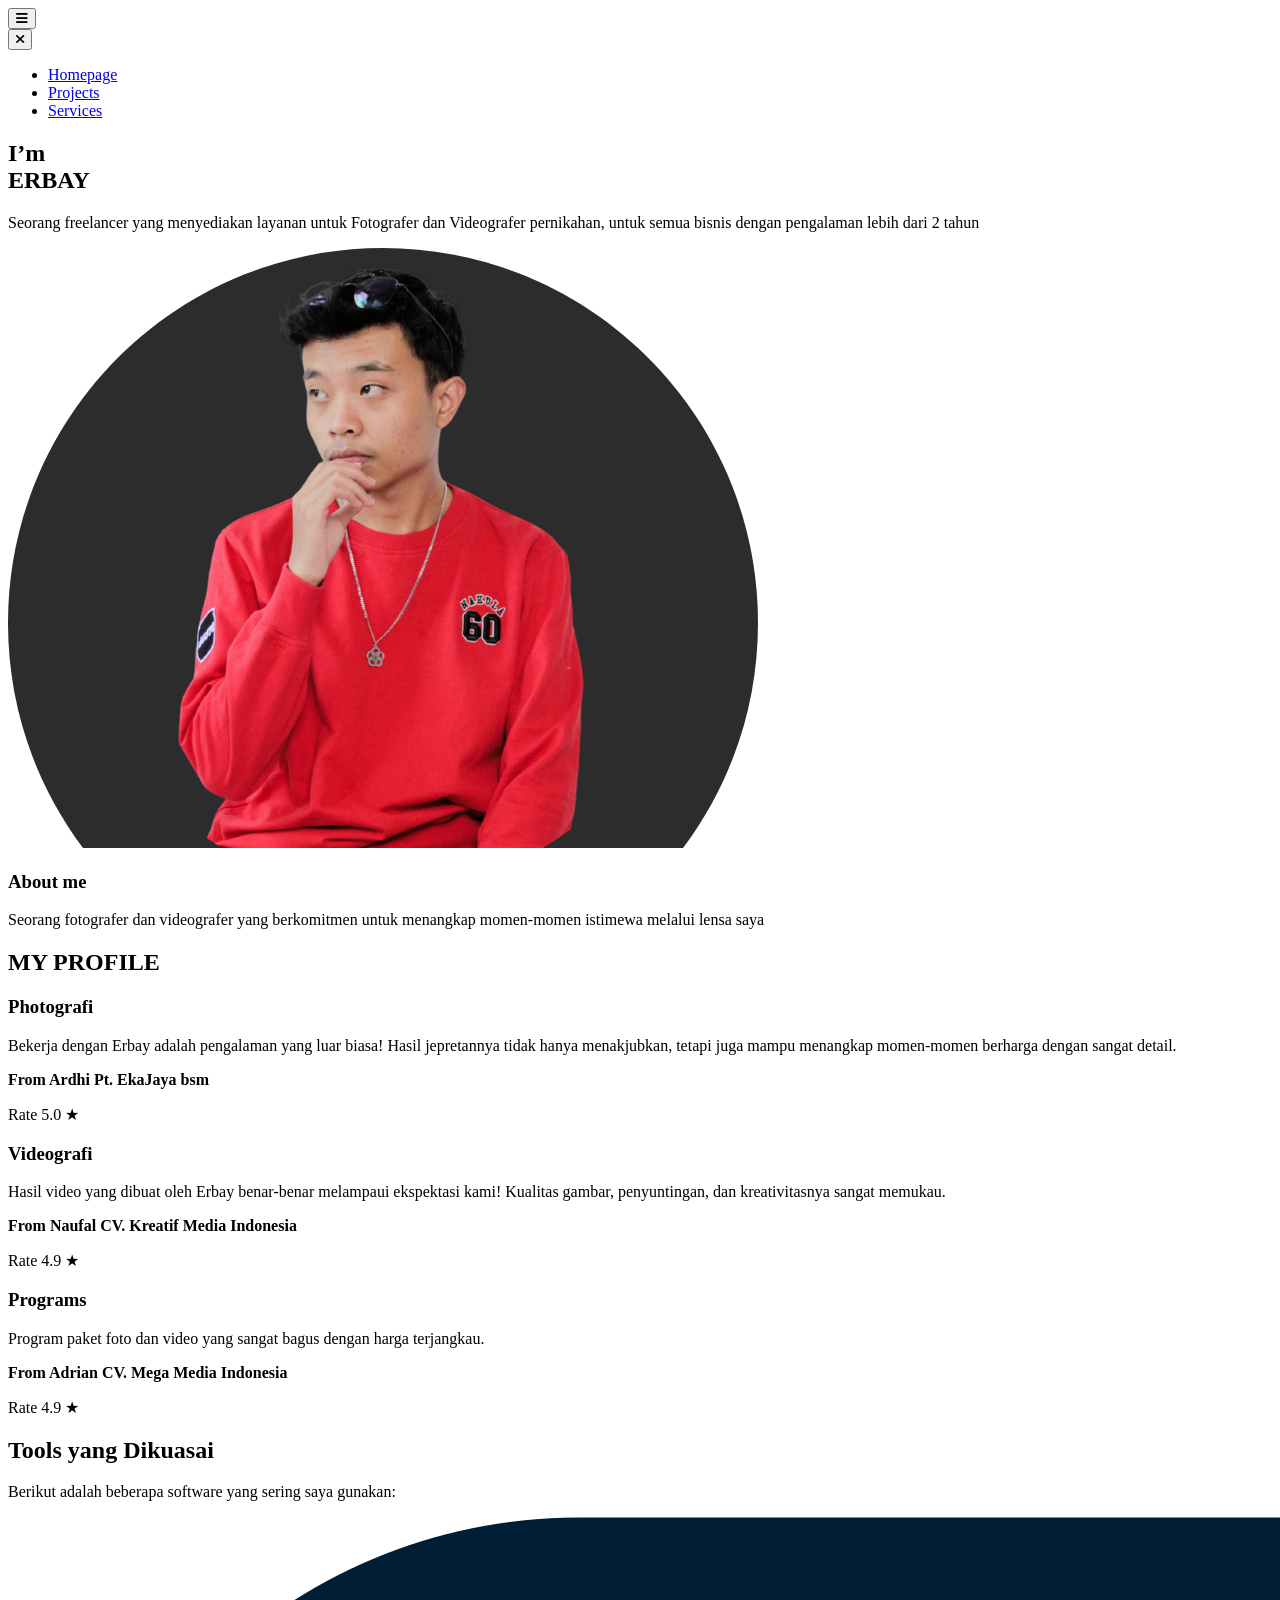
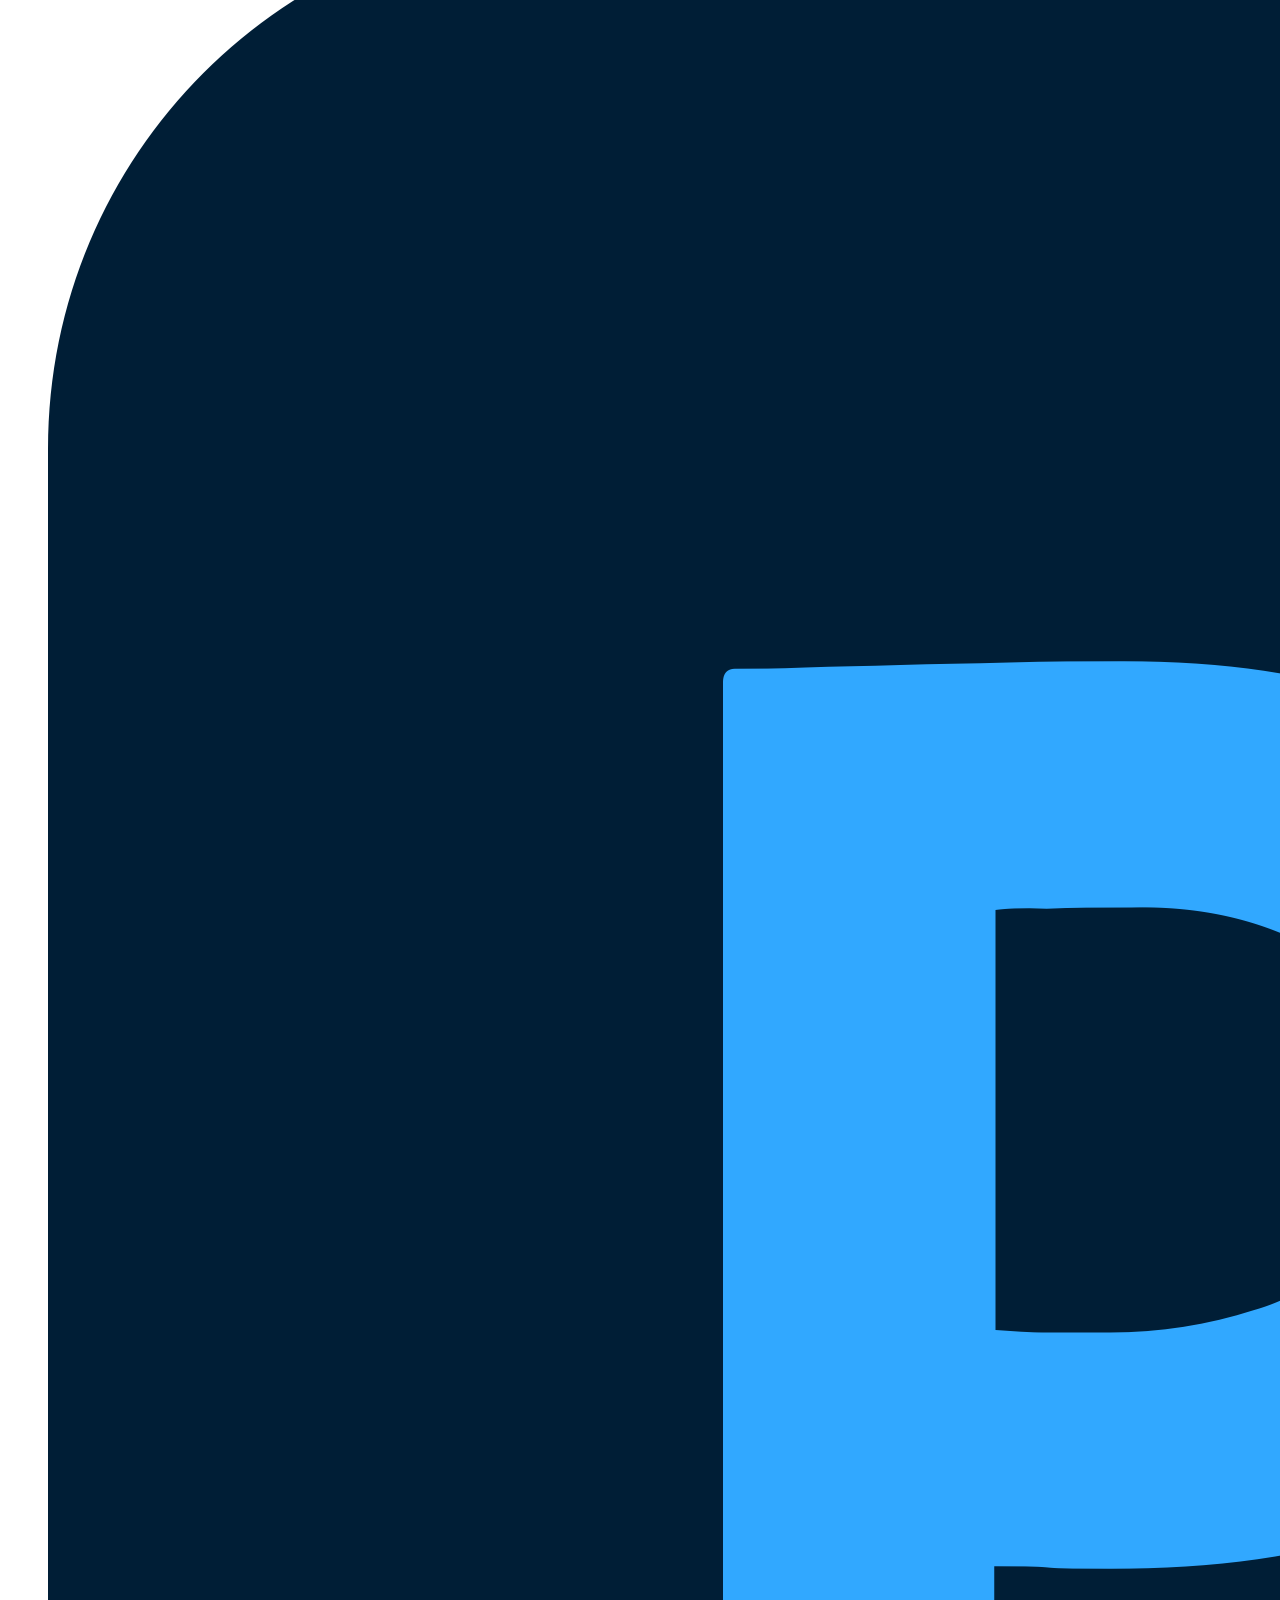
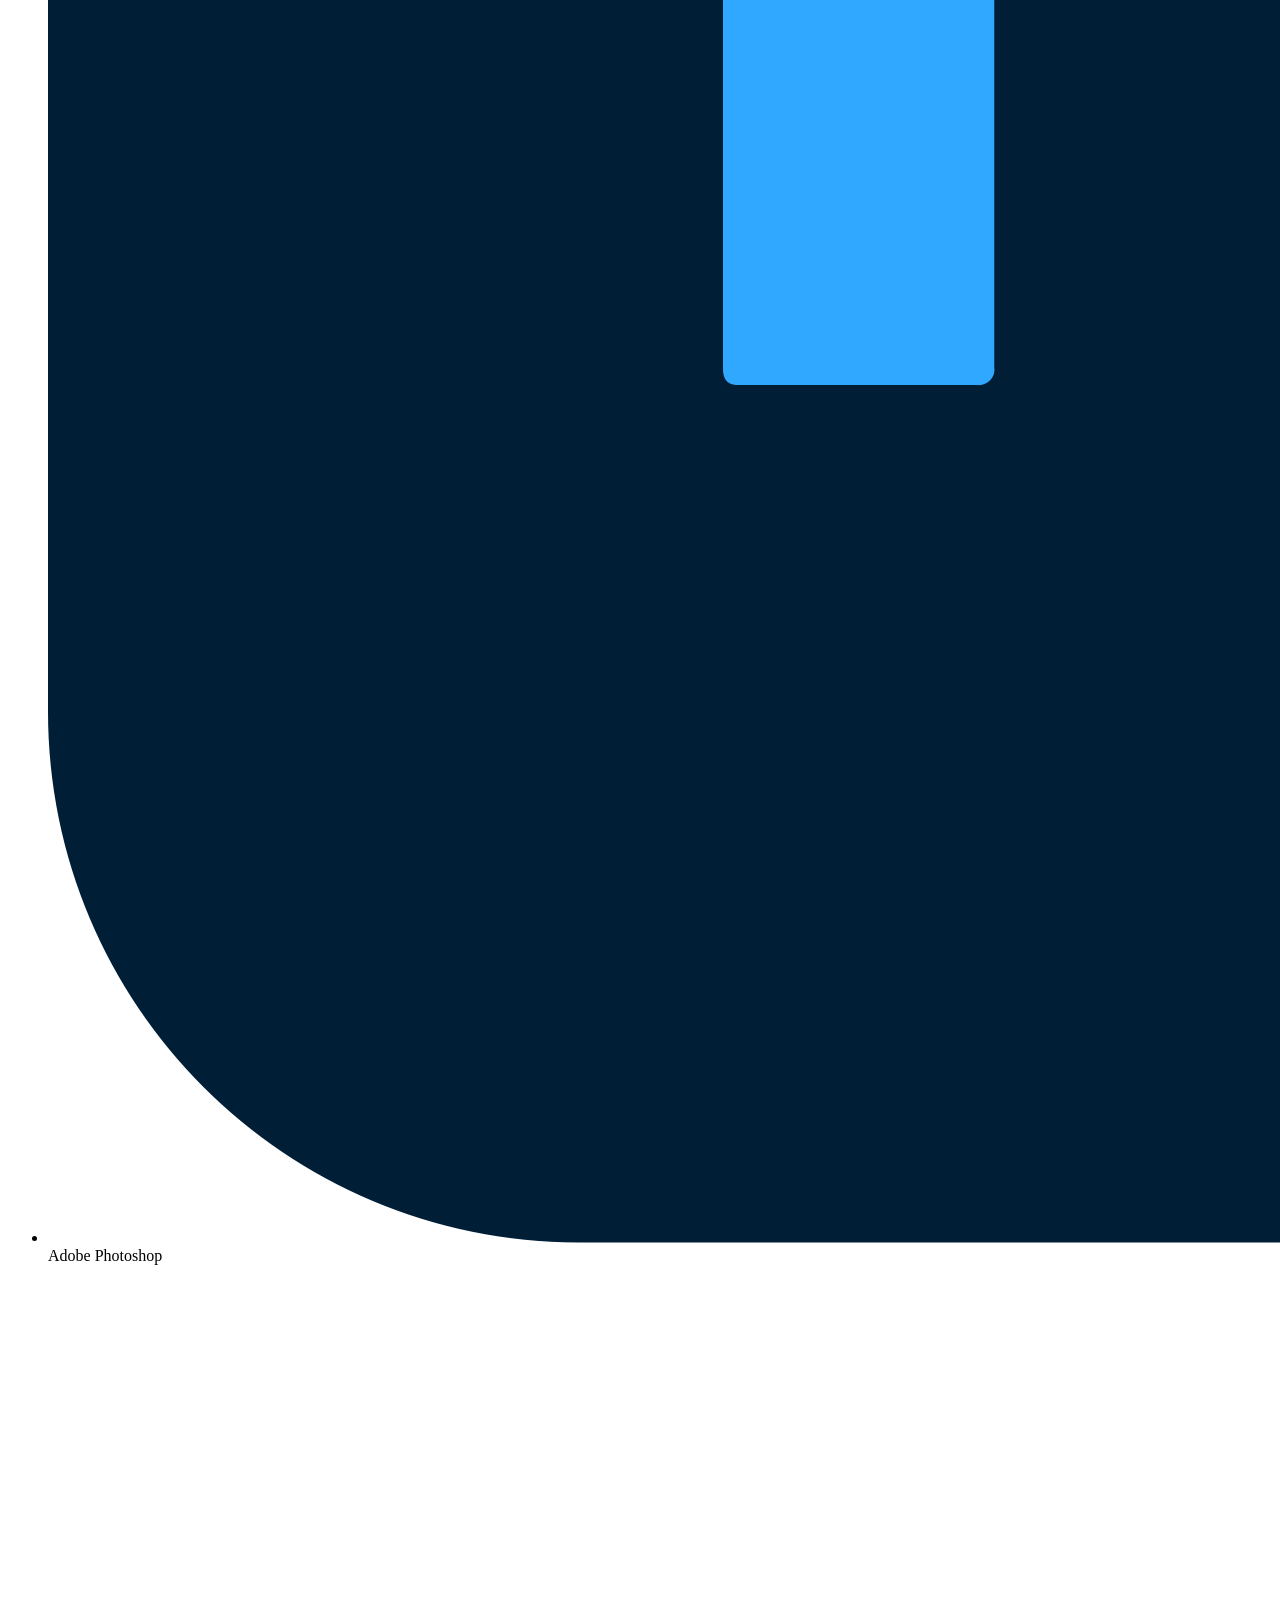
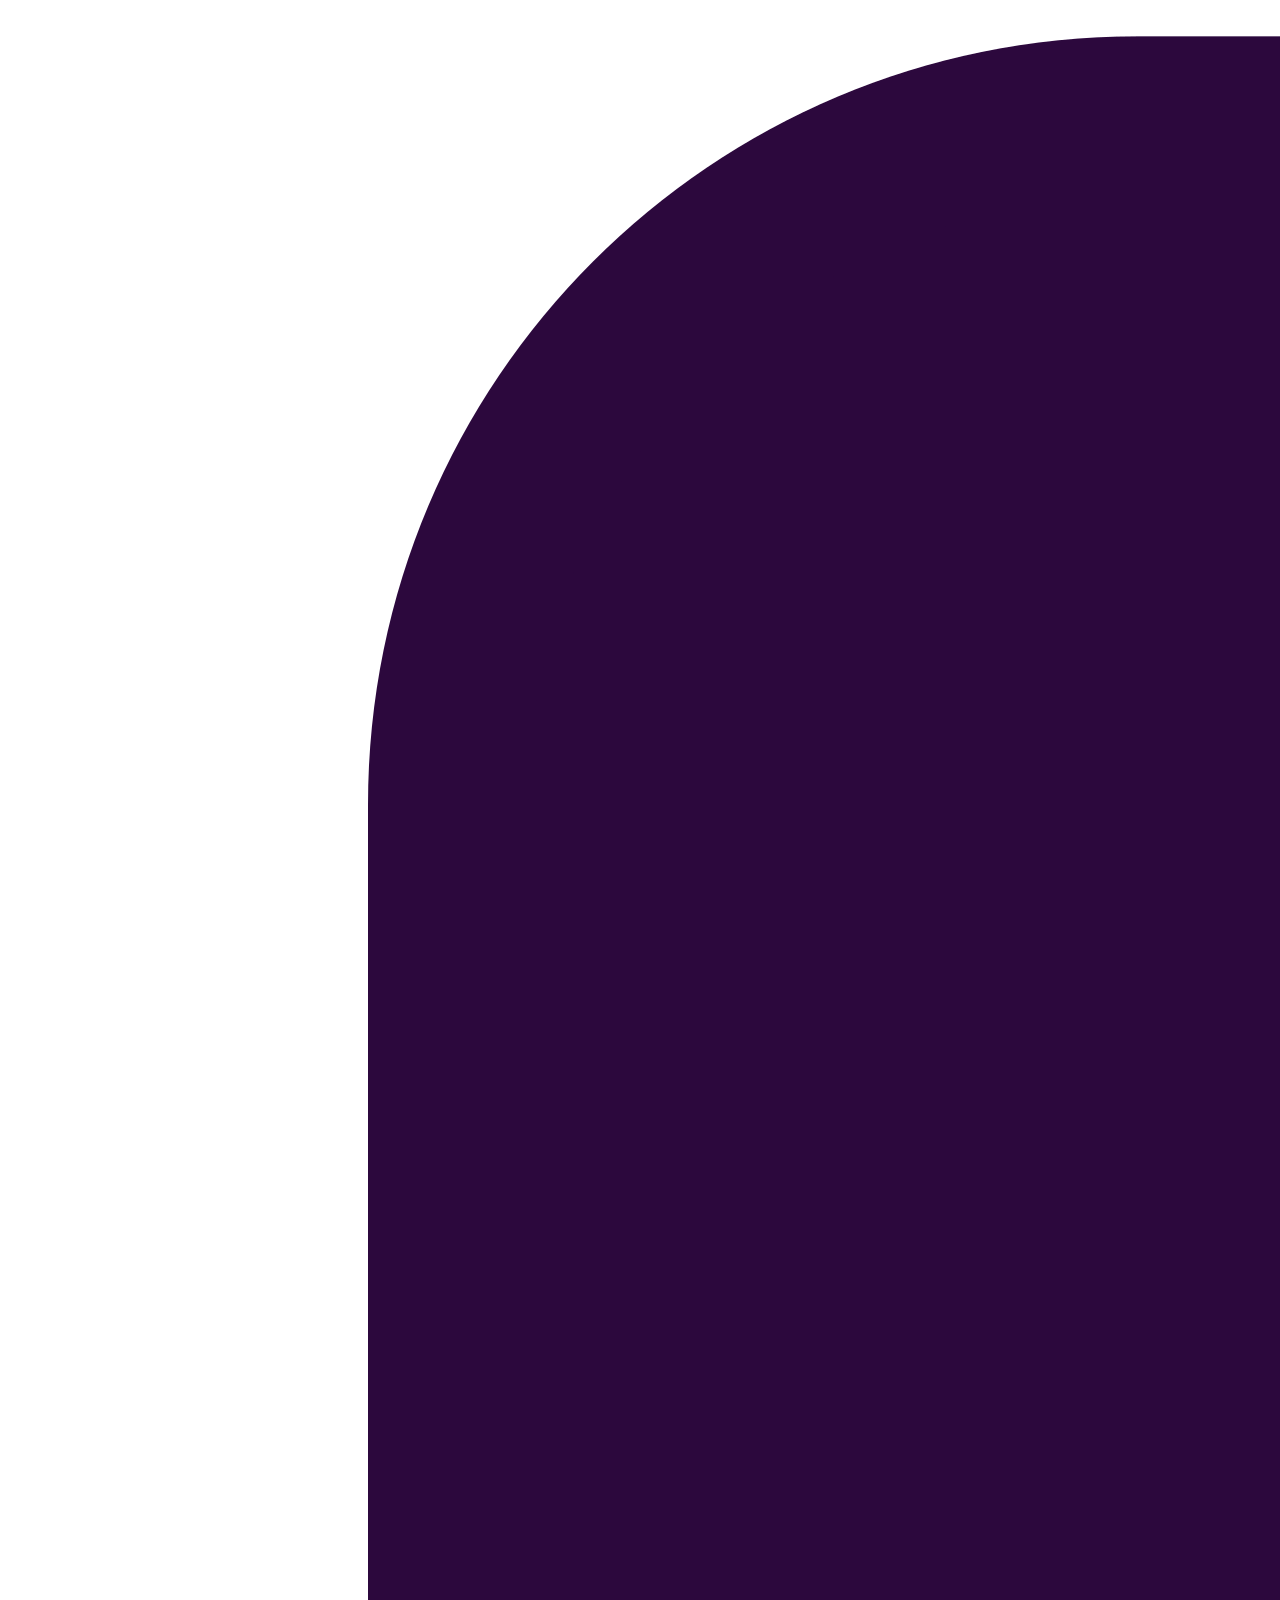
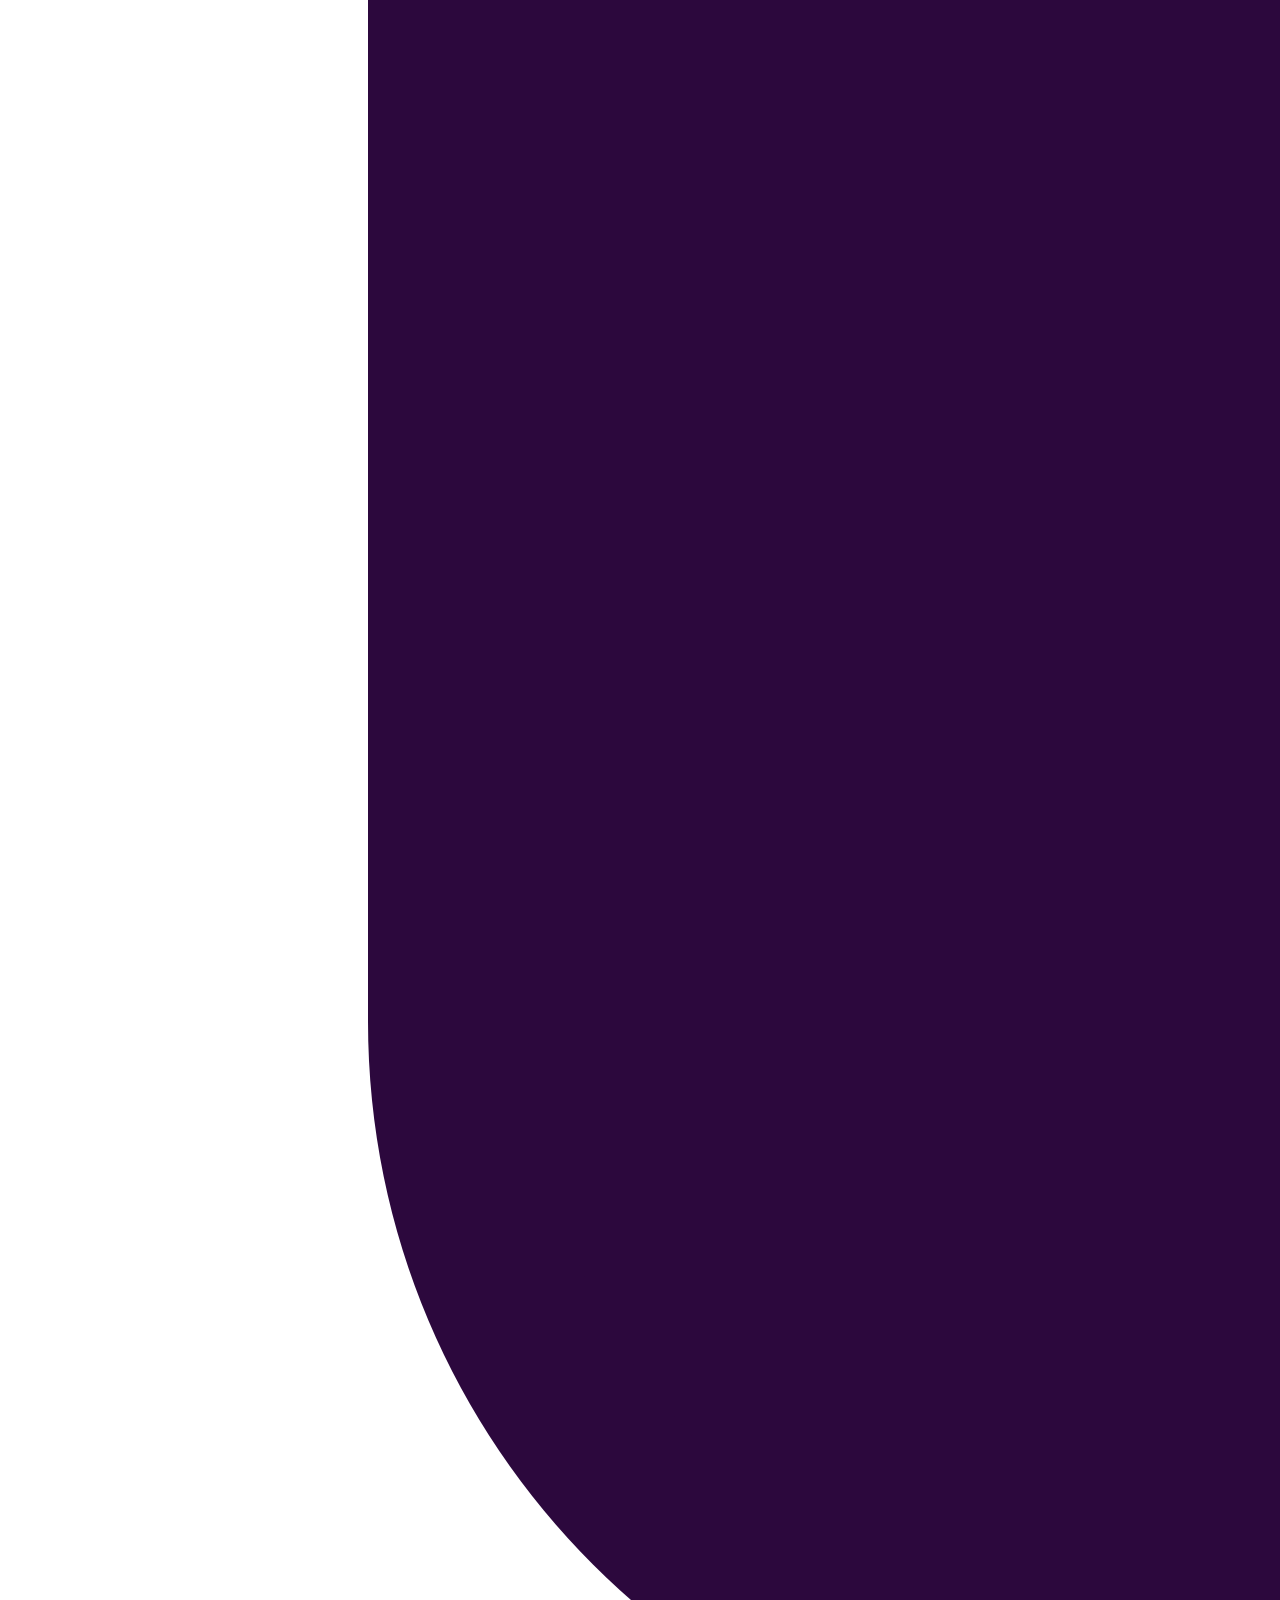
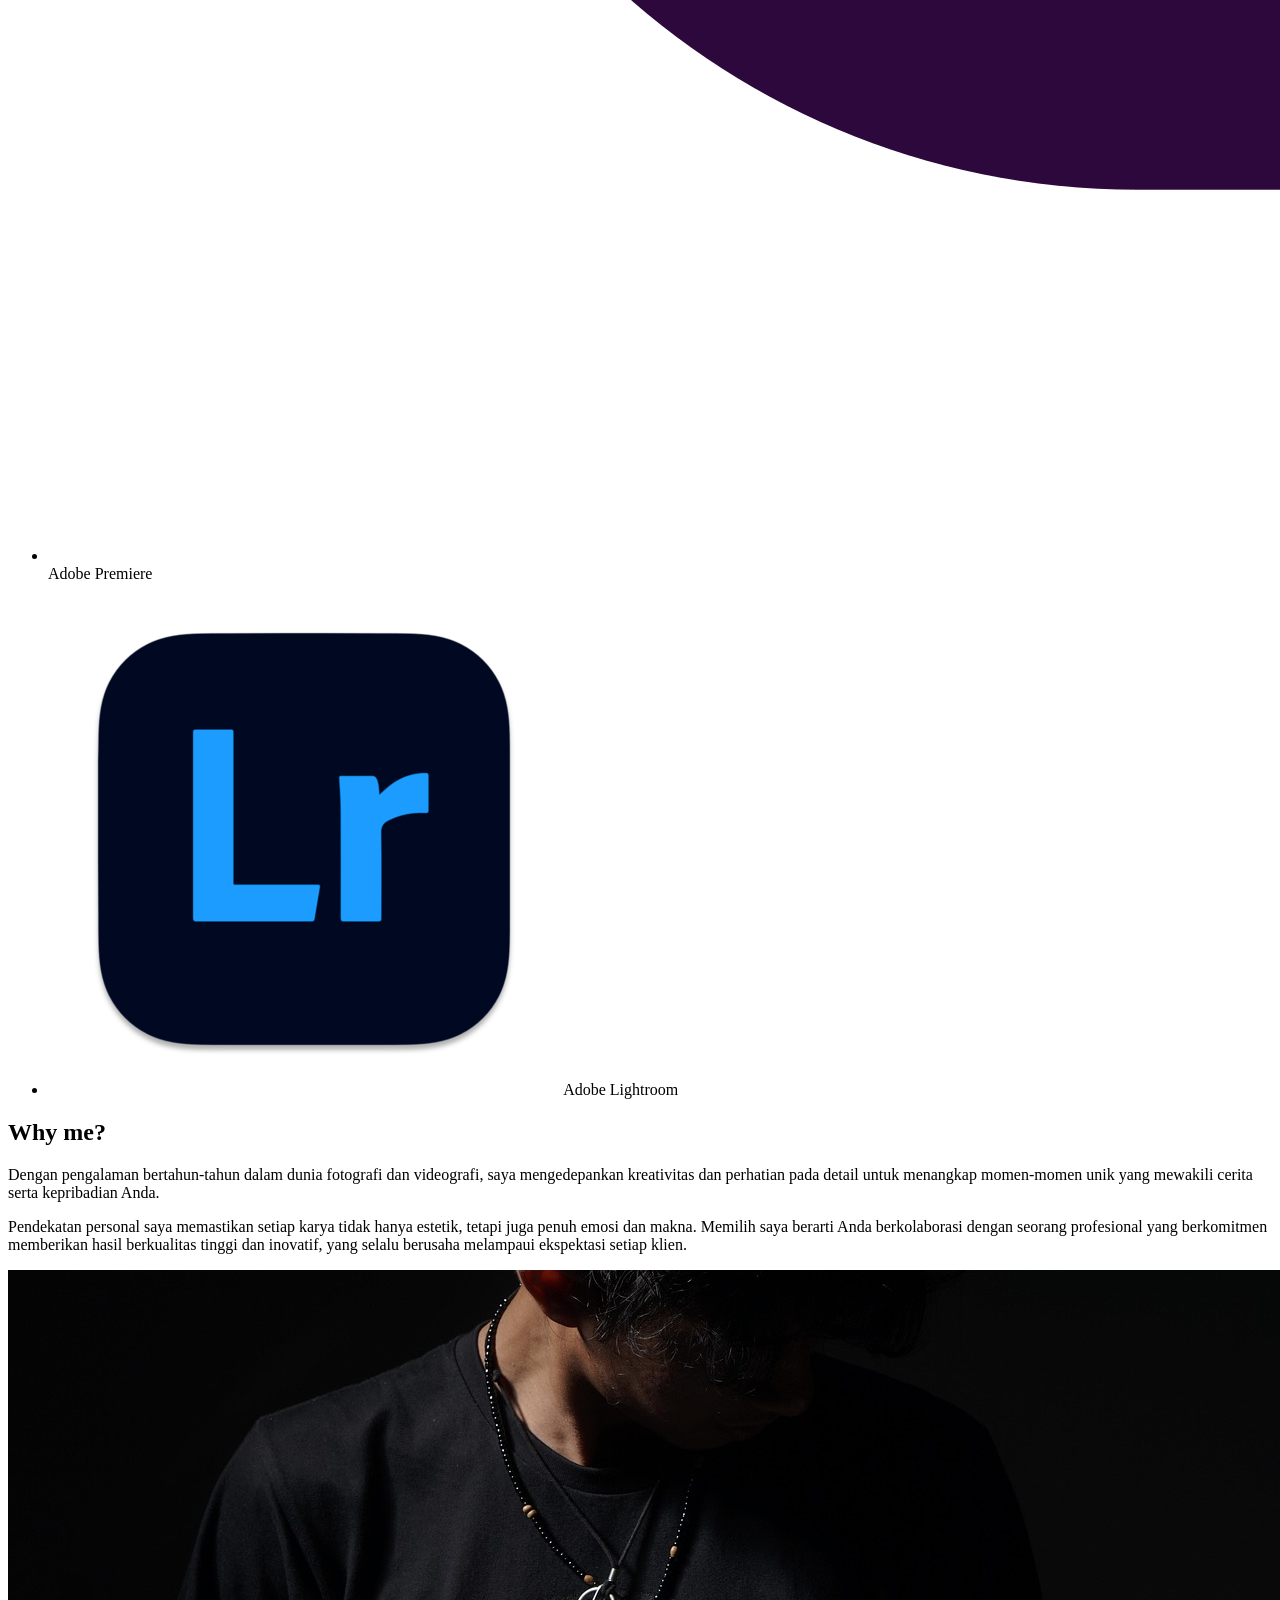
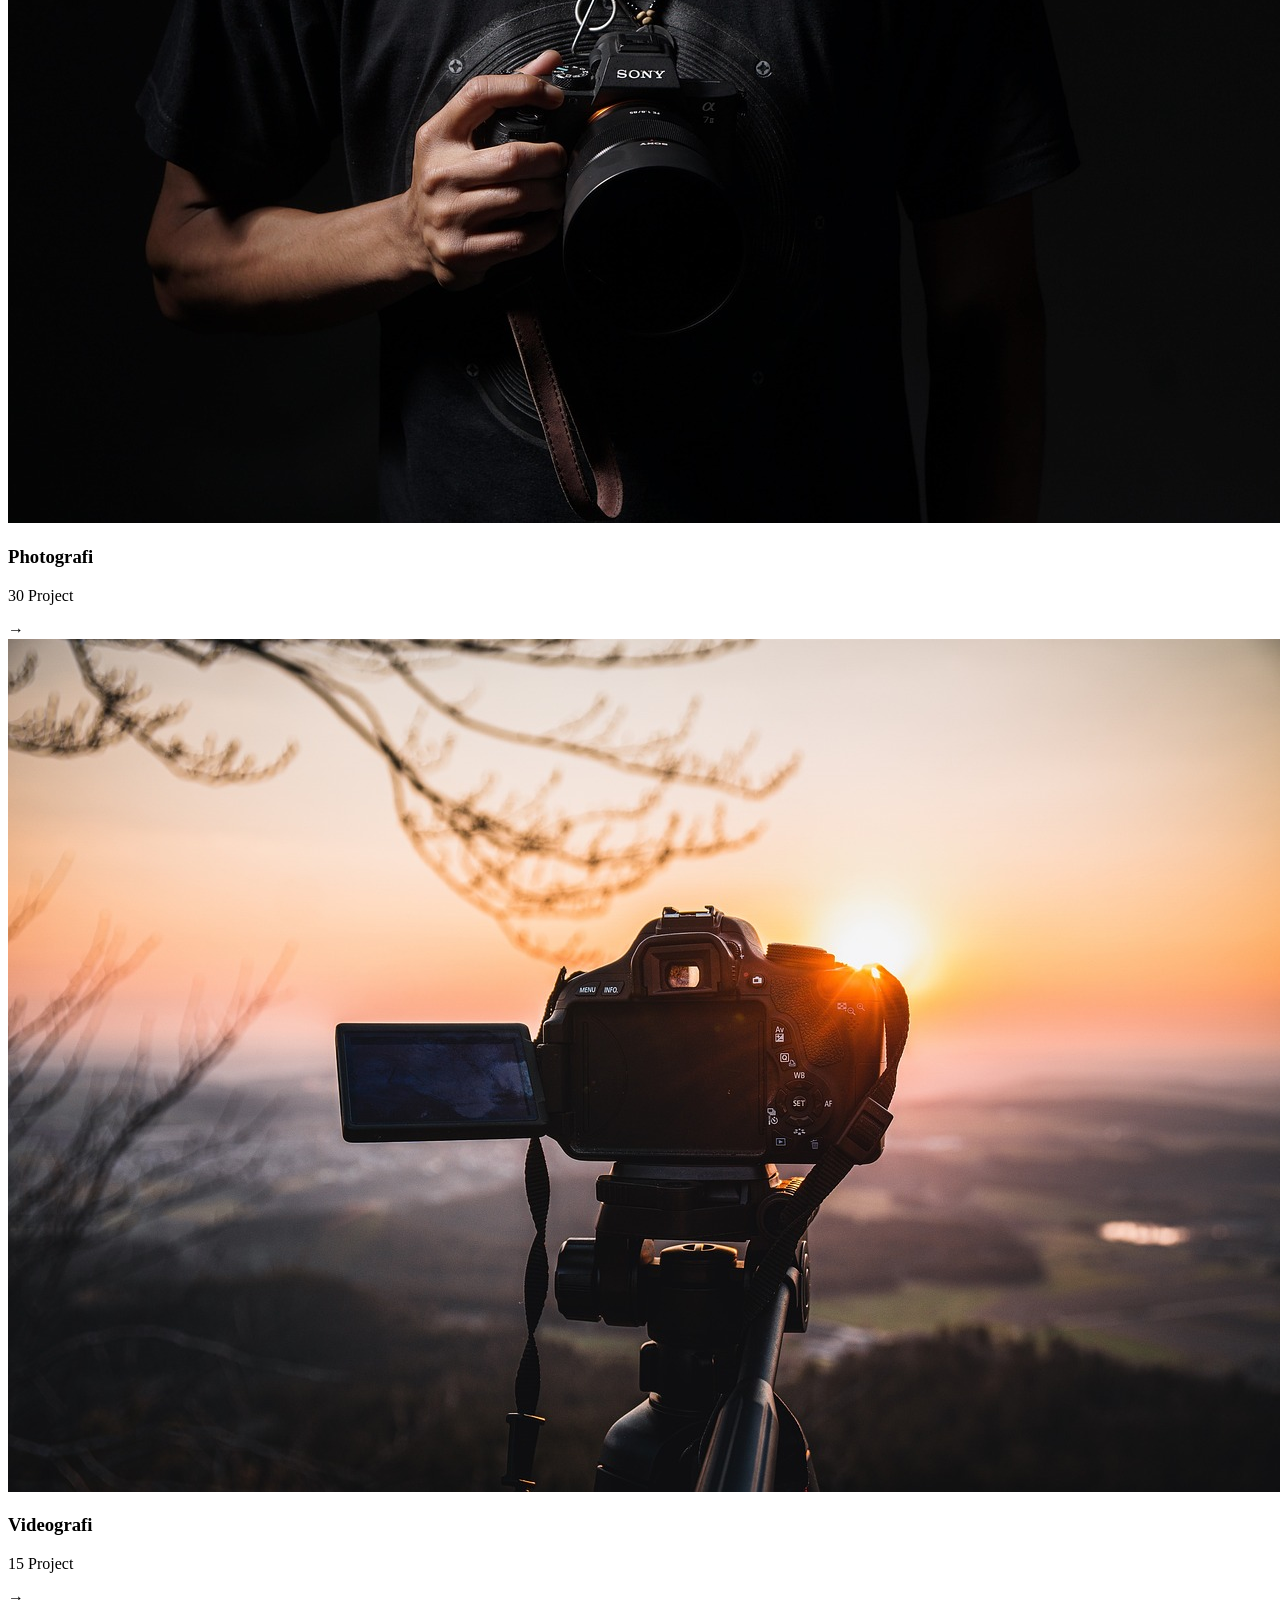
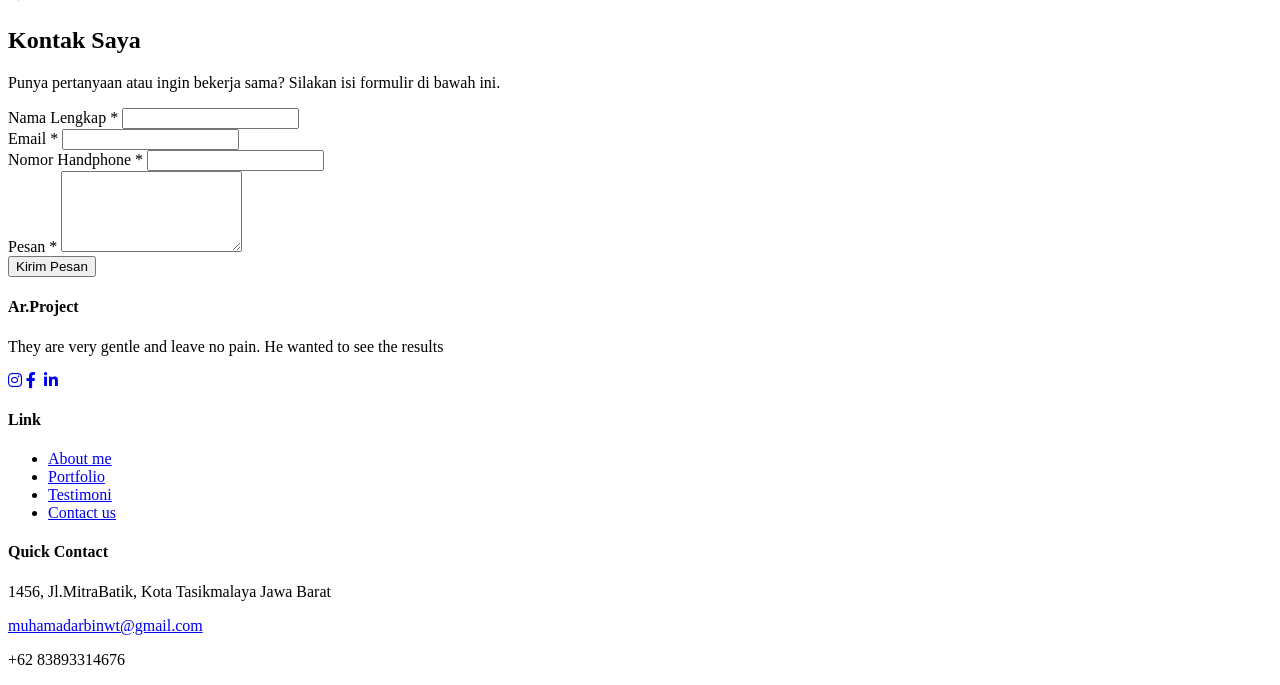
==== index.html @ 99edecd2 "Add files via upload" ====
<!DOCTYPE html>
<html lang="id">
<head>
    <meta charset="UTF-8" />
    <meta name="viewport" content="width=device-width, initial-scale=1.0">
    <title>Erbay Portfolio</title>
    <!-- Link to Font Awesome for Icons -->
    <link rel="stylesheet" href="https://cdnjs.cloudflare.com/ajax/libs/font-awesome/6.0.0/css/all.min.css" integrity="sha512-9usAa10IRO0HhonpyAIVpjrylPvoDwiPUiKdWk5t3PyolY1cOd4DSE0Ga+ri4AuTroPR5aQvXU9xC6qOPnzFeg==" crossorigin="anonymous" referrerpolicy="no-referrer" />
    <!-- Link to Your CSS File -->
    <link rel="stylesheet" href="css/styles.css">
</head>
<body>

    <!-- Hamburger Menu Button (Visible on Mobile) -->
    <button class="hamburger-menu" id="hamburger-menu" aria-label="Toggle Menu" aria-expanded="false">
        <i class="fas fa-bars"></i> <!-- Hamburger Icon -->
    </button>

    <nav id="main-nav">
        <!-- Close Menu Button (Inside Nav, Visible when Sidebar is Open on Mobile) -->
        <button class="close-menu" id="close-menu" aria-label="Close Menu">
            <i class="fas fa-times"></i> <!-- Close Icon -->
        </button>
        <ul>
            <!-- Add class="active" to the currently active page -->
            <li><a href="#" class="active">Homepage</a></li>
            <li><a href="#">Projects</a></li>
            <li><a href="#">Services</a></li>
        </ul>
    </nav>

    <!-- Hero Section -->
    <section class="hero">
        <div class="hero-left">
            <h2>
                <span>I’m</span><br>
                ERBAY
            </h2>
            <div class="yellow-line"></div>
            <p>
                Seorang freelancer yang menyediakan layanan untuk Fotografer dan Videografer pernikahan,
                untuk semua bisnis dengan pengalaman lebih dari 2 tahun
            </p>
        </div>
        <div class="hero-image">
            <img src="img/Profil.png" alt="Foto Erbay">
        </div>
        <div class="hero-right">
            <h3>About me</h3>
            <p>
                Seorang fotografer dan videografer yang berkomitmen untuk menangkap
                momen-momen istimewa melalui lensa saya
            </p>
        </div>
    </section>

    <!-- Profile Banner -->
    <section class="profile-banner">
        <h2>MY PROFILE</h2>
    </section>

    <!-- Bagian Testimoni dan Deskripsi Layanan -->
    <section class="testimoni">
        <article>
            <h3>Photografi</h3>
            <p>
                Bekerja dengan Erbay adalah pengalaman yang luar biasa! Hasil
                jepretannya tidak hanya menakjubkan, tetapi juga mampu menangkap
                momen-momen berharga dengan sangat detail.
            </p>
            <p><strong>From Ardhi Pt. EkaJaya bsm</strong></p>
            <div class="rating">Rate 5.0 <span class="star">★</span></div>
        </article>
        <article>
            <h3>Videografi</h3>
            <p>
                Hasil video yang dibuat oleh Erbay benar-benar melampaui ekspektasi
                kami! Kualitas gambar, penyuntingan, dan kreativitasnya sangat
                memukau.
            </p>
            <p><strong>From Naufal CV. Kreatif Media Indonesia</strong></p>
            <div class="rating">Rate 4.9 <span class="star">★</span></div>
        </article>
        <article>
            <h3>Programs</h3>
            <p>
                Program paket foto dan video yang sangat bagus dengan harga
                terjangkau.
            </p>
            <p><strong>From Adrian CV. Mega Media Indonesia</strong></p>
            <div class="rating">Rate 4.9 <span class="star">★</span></div>
        </article>
    </section>

    <!-- Bagian Tools -->
    <section class="tools">
        <h2>Tools yang Dikuasai</h2>
        <p>Berikut adalah beberapa software yang sering saya gunakan:</p>
        <ul>
            <li>
                <img src="img/Potoshop.png" alt="Photoshop Logo" />
                <span>Adobe Photoshop</span>
            </li>
            <li>
                <img src="img/Premiere.png" alt="Premiere Logo" />
                <span>Adobe Premiere</span>
            </li>
            <li>
                <img src="img/Lightroom.png" alt="Lightroom Logo" />
                <span>Adobe Lightroom</span>
            </li>
        </ul>
    </section>

    <!-- Bagian Mengapa Memilih Saya -->
    <section class="why-me">
        <div class="why-me-text">
            <h2>Why me?</h2>
            <p>
                Dengan pengalaman bertahun-tahun dalam dunia fotografi dan videografi,
                saya mengedepankan kreativitas dan perhatian pada detail untuk
                menangkap momen-momen unik yang mewakili cerita serta kepribadian
                Anda.
            </p>
            <p>
                Pendekatan personal saya memastikan setiap karya tidak hanya estetik,
                tetapi juga penuh emosi dan makna. Memilih saya berarti Anda
                berkolaborasi dengan seorang profesional yang berkomitmen memberikan
                hasil berkualitas tinggi dan inovatif, yang selalu berusaha melampaui
                ekspektasi setiap klien.
            </p>
        </div>
        <div class="projects">
            <article>
                <img src="img/Fotografer.jpg" alt="Fotografer" />
                <div class="project-info">
                    <h3>Photografi</h3>
                    <p>30 Project</p>
                </div>
                <span class="arrow">→</span>
            </article>
            <article>
                <img src="img/Videograph.jpg" alt="Videografer" />
                <div class="project-info">
                    <h3>Videografi</h3>
                    <p>15 Project</p>
                </div>
                <span class="arrow">→</span>
            </article>
        </div>
    </section>

     <!-- ========== Contact Form Section ========== -->
     <section class="contact-form-section" id="contact">
        <h2>Kontak Saya</h2>
        <p>Punya pertanyaan atau ingin bekerja sama? Silakan isi formulir di bawah ini.</p>

        <form id="contactForm" class="contact-form" novalidate>
            <div class="form-group">
                <label for="nama">Nama Lengkap <span class="required">*</span></label>
                <input type="text" id="nama" name="nama" required maxlength="50">
                <div class="error-message" id="nama-error"></div>
            </div>

            <div class="form-group">
                <label for="email">Email <span class="required">*</span></label>
                <input type="email" id="email" name="email" required maxlength="100">
                <div class="error-message" id="email-error"></div>
            </div>

            <div class="form-group">
                <label for="telepon">Nomor Handphone <span class="required">*</span></label>
                <input type="tel" id="telepon" name="telepon" required maxlength="15">
                <div class="error-message" id="telepon-error"></div>
            </div>

            <div class="form-group">
                <label for="pesan">Pesan <span class="required">*</span></label>
                <textarea id="pesan" name="pesan" rows="5" required maxlength="500"></textarea>
                <div class="error-message" id="pesan-error"></div>
            </div>

            <button type="submit" class="submit-button">Kirim Pesan</button>
            <div id="form-status" style="margin-top: 15px;"></div> <!-- General form status message -->
        </form>
    </section>
    <!-- ========== End Contact Form Section ========== -->

    <!-- Bagian Footer -->
    <footer class="footer">
        <div class="footer-col">
            <h4>Ar.Project</h4>
            <p>
                They are very gentle and leave no pain. He wanted to see the results
            </p>
            <div class="footer-social">
                <a href="#" aria-label="Instagram"><i class="fab fa-instagram"></i></a>
                <a href="#" aria-label="Facebook"><i class="fab fa-facebook-f"></i></a>
                <a href="#" aria-label="X (Twitter)"><i class="fab fa-x-twitter"></i></a>
                <a href="#" aria-label="LinkedIn"><i class="fab fa-linkedin-in"></i></a>
            </div>
        </div>
        <div class="footer-col">
            <h4>Link</h4>
            <ul>
                <li><a href="#">About me</a></li>
                <li><a href="#">Portfolio</a></li>
                <li><a href="#">Testimoni</a></li>
                <li><a href="#">Contact us</a></li>
            </ul>
        </div>
        <div class="footer-col">
            <h4>Quick Contact</h4>
            <p>1456, Jl.MitraBatik, Kota Tasikmalaya Jawa Barat</p>
            <p><a href="mailto:muhamadarbinwt@gmail.com">muhamadarbinwt@gmail.com</a></p>
            <p>+62 83893314676</p>
        </div>
    </footer>

    <!-- Link to Your JavaScript File -->
    <script src="js/script.js"></script>
    <!-- Letakkan sebelum tag </body> penutup -->
    <script src="https://code.jquery.com/jquery-3.7.1.min.js" integrity="sha256-/JqT3SQfawRcv/BIHPThkBvs0OEvtFFmqPF/lYI/Cxo=" crossorigin="anonymous"></script>
</body>
</html>
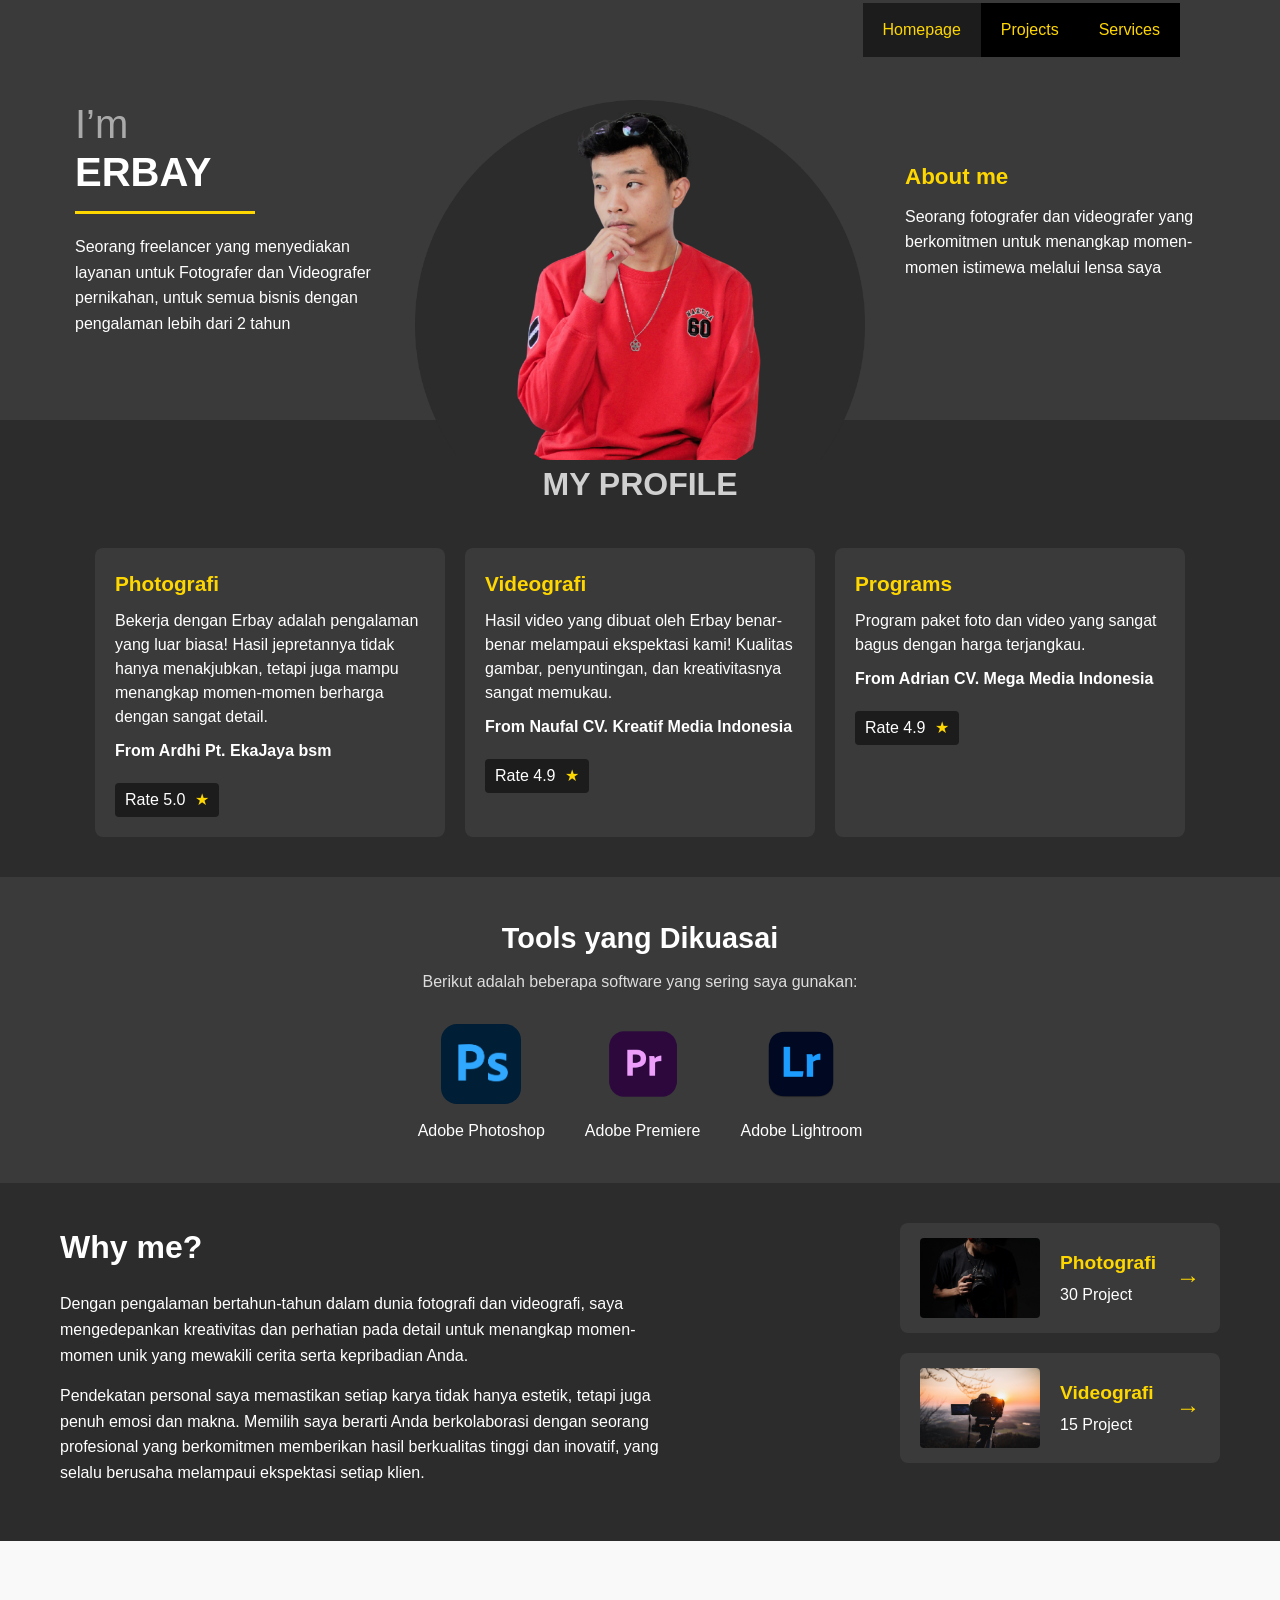
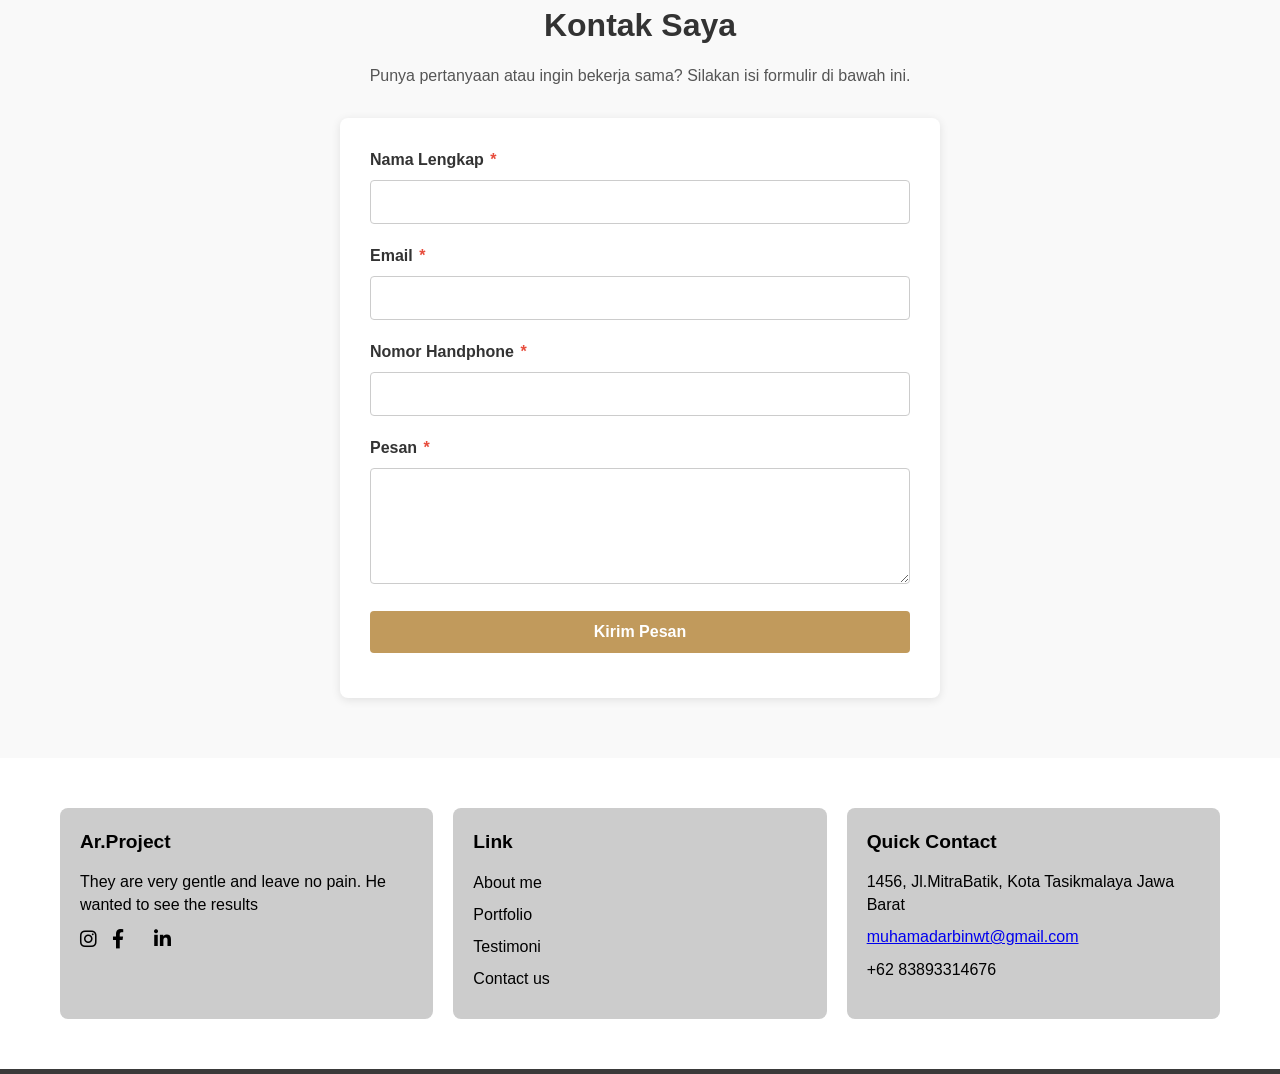
==== commit 8504a835: "Update index.html" ====
--- a/index.html
+++ b/index.html
@@ -7,7 +7,7 @@
     <!-- Link to Font Awesome for Icons -->
     <link rel="stylesheet" href="https://cdnjs.cloudflare.com/ajax/libs/font-awesome/6.0.0/css/all.min.css" integrity="sha512-9usAa10IRO0HhonpyAIVpjrylPvoDwiPUiKdWk5t3PyolY1cOd4DSE0Ga+ri4AuTroPR5aQvXU9xC6qOPnzFeg==" crossorigin="anonymous" referrerpolicy="no-referrer" />
     <!-- Link to Your CSS File -->
-    <link rel="stylesheet" href="css/styles.css">
+    <link rel="stylesheet" href="CSS/styles.css">
 </head>
 <body>
 
@@ -222,4 +222,4 @@
     <!-- Letakkan sebelum tag </body> penutup -->
     <script src="https://code.jquery.com/jquery-3.7.1.min.js" integrity="sha256-/JqT3SQfawRcv/BIHPThkBvs0OEvtFFmqPF/lYI/Cxo=" crossorigin="anonymous"></script>
 </body>
-</html>+</html>
--- a/CSS/styles.css
+++ b/CSS/styles.css
@@ -0,0 +1,672 @@
+/* Reset dasar */
+* {
+  margin: 0;
+  padding: 0;
+  box-sizing: border-box;
+}
+
+/* Pengaturan font dan warna background utama */
+body {
+  font-family: Arial, sans-serif;
+  /* background-color: #2c2c2c; Warna abu gelap */
+  color: #dadada;
+  line-height: 1.5;
+}
+
+/* Navigasi */
+nav {
+  /* Bagian ini mengatur jarak atas-bawah dan kiri-kanan */
+  padding: 0 100px; 
+  /* Jika ingin posisi menu di kanan, kita bisa pakai flex di sini */
+  display: flex;
+  justify-content: flex-end;
+  align-items: center;
+  height: 60px;
+}
+
+/* Menghilangkan bullet dan menata menu secara horizontal */
+nav ul {
+  list-style: none;
+  display: flex;
+  margin: 0;
+  padding: 0;
+  background-color: #000000; /* Latar belakang strip hitam di area menu */
+}
+
+/* Style link */
+nav ul li a {
+  display: block; /* Supaya padding klik bisa penuh */
+  text-decoration: none;
+  color: #ffd700; /* Warna emas */
+  padding: 15px 20px; 
+  font-weight: 500;
+  transition: background-color 0.3s, color 0.3s;
+}
+
+/* Hover: ubah warna latar link saat disorot */
+nav ul li a:hover {
+  background-color: #1c1c1c;
+}
+
+/* Active: menu yang sedang “terpilih” */
+nav ul li a.active {
+  background-color: #1c1c1c; /* Latar sedikit lebih terang/gelap */
+}
+
+/* Reset margin & padding dasar */
+* {
+  margin: 0;
+  padding: 0;
+  box-sizing: border-box;
+}
+
+/* Warna latar belakang utama dan font dasar */
+body {
+  background-color: #3a3a3a; /* abu-abu gelap */
+  font-family: sans-serif;
+  color: #ffffff;
+}
+
+/* Hero wrapper */
+.hero {
+  display: flex;
+  align-items: flex-end;   /* bagian bawah kolom sejajar */
+  justify-content: center; /* menempatkan ketiga kolom di tengah secara horizontal */
+  max-width: 1200px;       /* batas lebar hero */
+  margin: 0 auto;          /* agar hero berada di tengah layar */
+  padding: 40px 20px;      /* ruang dalam hero */
+  background-color: #3a3a3a;
+}
+
+/* Kolom kiri */
+.hero-left {
+  /* Tetapkan lebar agar teks tidak melar */
+  width: 300px;
+  margin-right: 20px;
+  align-self: flex-start; /* Supaya teks menempel di atas */
+}
+.hero-left h2 {
+  font-size: 2.5rem;
+  line-height: 1.2;
+  margin-bottom: 10px;
+}
+.hero-left h2 span {
+  color: #aaaaaa;
+  font-weight: 300;
+}
+.yellow-line {
+  width: 60%;
+  height: 3px;
+  background-color: #ffd700;
+  margin: 15px 0 20px;
+}
+.hero-left p {
+  font-size: 1rem;
+  line-height: 1.6;
+}
+
+/* Foto profil (kolom tengah) */
+.hero-image {
+  flex: 0 0 auto; /* ukuran menyesuaikan gambar, tidak melebar */
+  margin: 0 20px; /* jarak kiri-kanan */
+}
+.hero-image img {
+  width: 450px;     /* perbesar gambar sesuai kebutuhan */
+  height: auto;
+  display: block;
+  margin-bottom: -40px; /* dorong ke bawah agar menempel banner */
+}
+
+/* Kolom kanan */
+.hero-right {
+  width: 300px;
+  margin-left: 20px;
+  align-self: flex-start; /* teks di atas */
+  margin-top: 60px;       /* tambahkan margin-top agar bergeser ke bawah */
+}
+.hero-right h3 {
+  color: #ffd700;
+  font-size: 1.4rem;
+  margin-bottom: 10px;
+}
+.hero-right p {
+  line-height: 1.6;
+}
+
+/* Banner MY PROFILE */
+.profile-banner {
+  background-color: #2c2c2c;
+  text-align: center;
+  padding: 40px 0;
+  margin-top: -40px; /* naik agar menempel dengan foto */
+}
+.profile-banner h2 {
+  font-size: 2rem;
+  color: #d0d0d0;
+  text-transform: uppercase;
+  font-weight: 700;
+}
+
+/* Responsif: layar sempit */
+@media (max-width: 768px) {
+  .hero {
+    flex-direction: column;
+    align-items: center;
+  }
+  .hero-left, .hero-right {
+    width: 100%;
+    max-width: 400px;
+    margin: 10px 0;
+    text-align: center;
+    align-self: center;
+  }
+  .hero-image {
+    margin: 20px 0;
+  }
+  .hero-image img {
+    margin-bottom: -20px; /* kurangi negatif margin agar tak terlalu menjorok */
+  }
+  .profile-banner {
+    margin-top: -20px;
+  }
+}
+
+
+
+/* Bagian Testimoni dan Deskripsi Layanan */
+section.testimoni {
+  display: flex;
+  flex-wrap: wrap;
+  gap: 20px;
+  padding: 0 20px 40px;
+  justify-content: center;
+  background-color: #2c2c2c;
+  /* Anda bisa atur background section di sini jika mau
+     misalnya:  */
+}
+
+section.testimoni article {
+  background-color: #3a3a3a; /* warna abu-abu gelap */
+  flex: 1 1 250px;
+  max-width: 350px;
+  padding: 20px;
+  border-radius: 8px;
+  color: #ffffff; /* teks putih */
+}
+
+/* Judul di dalam card */
+section.testimoni article h3 {
+  font-size: 1.3rem;
+  margin-bottom: 10px;
+  color: #ffd700; /* emas */
+}
+
+/* Spasi paragraf dalam card */
+section.testimoni article p {
+  margin-bottom: 10px;
+}
+
+/* Kotak kecil untuk rating */
+section.testimoni article .rating {
+  display: inline-block;
+  background-color: #1c1c1c;
+  padding: 5px 10px;
+  border-radius: 4px;
+  color: #ffffff;
+  margin-top: 10px;
+}
+
+/* Bintang emas di dalam rating */
+section.testimoni article .rating .star {
+  color: #ffd700;
+  margin-left: 5px;
+}
+
+
+/* Bagian Tools */
+section.tools {
+  background-color: #3a3a3a; /* abu-abu gelap atau sesuai keinginan */
+  padding: 40px 20px;
+  text-align: center;
+}
+
+/* Judul dan paragraf penjelasan */
+section.tools h2 {
+  margin-bottom: 10px;
+  font-size: 1.8rem;
+}
+
+section.tools p {
+  margin-bottom: 30px; /* jarak di bawah paragraf sebelum list */
+  color: #dddddd;
+}
+
+/* Daftar tools */
+section.tools ul {
+  list-style: none;
+  display: flex;
+  flex-wrap: wrap;
+  justify-content: center;
+  gap: 40px; /* jarak horizontal antar item */
+  margin: 0;
+  padding: 0;
+}
+
+/* Setiap item tool */
+section.tools ul li {
+  display: flex;
+  flex-direction: column; /* gambar di atas teks */
+  align-items: center;
+  color: #ffffff;
+}
+
+/* Gambar tool */
+section.tools ul li img {
+  width: 80px;              /* ukuran ikon */
+  height: 80px;             /* jika ingin kotak 1:1 */
+  border-radius: 20%;       /* sudut agak melengkung */
+  margin-bottom: 10px;      /* jarak ke teks */
+  transition: transform 0.3s;
+  object-fit: cover;        /* menjaga rasio gambar jika berbeda */
+}
+
+/* Efek hover pada ikon */
+section.tools ul li img:hover {
+  transform: scale(1.1);
+}
+
+/* Teks nama tool */
+section.tools ul li span {
+  font-size: 1rem;
+  margin-top: 5px;
+}
+
+
+/* Bagian Why Me */
+.why-me {
+  display: flex;                 /* 2 kolom: teks kiri, project kanan */
+  justify-content: space-between;
+  align-items: flex-start;
+  gap: 40px;                     /* jarak horizontal antara kolom */
+  padding: 40px 60px;            /* jarak dalam section */
+  color: #ffffff;                /* teks putih di atas latar gelap */
+  background-color: #2c2c2c;     /* latar belakang gelap (opsional) */
+}
+
+.why-me-text {
+  flex: 1;                       /* kolom kiri lebih fleksibel */
+  max-width: 600px;             /* batas lebar kolom teks */
+}
+
+.why-me-text h2 {
+  font-size: 2rem;
+  margin-bottom: 20px;
+}
+
+.why-me-text p {
+  margin-bottom: 15px;
+  line-height: 1.6;
+}
+
+/* Kolom kanan untuk project */
+.projects {
+  display: flex;
+  flex-direction: column;        /* tumpuk 2 card secara vertikal */
+  gap: 20px;
+}
+
+/* Masing-masing card project */
+.projects article {
+  display: flex;
+  align-items: center;           /* gambar, teks, dan panah sejajar secara vertikal */
+  gap: 20px;
+  background-color: #3a3a3a;     /* latar card */
+  border-radius: 8px;
+  padding: 15px 20px;
+}
+
+/* Gambar dalam card */
+.projects article img {
+  width: 120px;
+  height: 80px;                  /* contoh proporsi, silakan disesuaikan */
+  object-fit: cover;
+  border-radius: 4px;
+}
+
+/* Teks judul project (Photografi/Videografi) */
+.projects article h3 {
+  color: #ffd700;                /* emas */
+  margin-bottom: 5px;
+  font-size: 1.2rem;
+}
+
+/* Teks jumlah project */
+.projects article p {
+  margin: 0;
+  color: #ffffff;
+}
+
+/* Panah di ujung kanan card */
+.arrow {
+  margin-left: auto;             /* dorong panah ke paling kanan */
+  font-size: 1.5rem;
+  color: #ffd700;                /* emas */
+}
+
+
+/* ---------------------
+   Footer
+   --------------------- */
+   .footer {
+    display: flex;
+    flex-wrap: wrap;
+    justify-content: space-between;
+    background-color: #ffffff;  /* latar belakang gelap */
+    padding: 40px 60px;         /* jarak dalam footer */
+    color: #ffffff;
+    gap: 20px;
+  }
+  
+  /* Kolom dalam footer */
+  .footer-col {
+    flex: 1 1 200px;            /* agar minimal 200px, lalu melar sesuai ruang */
+    margin: 10px 0;
+  }
+  
+  /* Judul kolom (Ar.Project, Link, dsb) */
+  .footer-col h4 {
+    font-size: 1.2rem;
+    margin-bottom: 15px;
+    color: #000000;  /* warna teks judul (diganti agar sesuai gambar, misalnya hitam) */
+    font-weight: 700;
+  }
+  
+  /* Jika di gambar latar kolom footer tampak abu-abu, tambahkan background */
+  .footer-col {
+    background-color: #cccccc;  /* contoh abu-abu terang */
+    border-radius: 8px;
+    padding: 20px;
+  }
+  
+  /* Teks paragraf dalam kolom footer */
+  .footer-col p {
+    margin-bottom: 10px;
+    color: #000000; /* teks paragraf hitam, menyesuaikan background abu-abu */
+    line-height: 1.4;
+  }
+  
+  /* Daftar link di kolom Link */
+  .footer-col ul {
+    list-style: none;
+    padding: 0;
+    margin: 0;
+  }
+  
+  .footer-col ul li {
+    margin-bottom: 8px;
+  }
+  
+  .footer-col ul li a {
+    color: #000000;       /* link warna hitam */
+    text-decoration: none;
+    transition: color 0.3s;
+  }
+  
+  /* Hover link: warna berganti, misal ke #333333 */
+  .footer-col ul li a:hover {
+    color: #333333;
+  }
+  
+  /* Bagian media sosial (ikon) */
+  .footer-social {
+    display: flex;
+    gap: 15px;
+    margin-top: 10px;
+  }
+  
+  /* Font Awesome icon style (jika dipakai) */
+  .footer-social a {
+    color: #000000;       /* warna ikon */
+    font-size: 1.2rem;
+    transition: color 0.3s;
+  }
+  
+  .footer-social a:hover {
+    color: #333333;
+  }
+  
+  /* Responsif: jika layar sempit, kolom ditumpuk */
+  @media (max-width: 768px) {
+    .footer {
+      flex-direction: column;
+    }
+  }
+  
+ /* Add Mobile Specific CSS Here (or move to styles.css) */
+
+      /* Hamburger Button Styling */
+      .hamburger-menu {
+        display: none; /* Hidden by default on desktop */
+        position: fixed; /* Or absolute relative to header */
+        top: 15px;
+        right: 20px;
+        z-index: 1001; /* Ensure it's above the nav */
+        background: none;
+        border: none;
+        font-size: 2rem; /* Adjust size */
+        color: #333; /* Adjust color */
+        cursor: pointer;
+      }
+
+      /* Sidebar Navigation Styling */
+      @media (max-width: 768px) { /* Adjust breakpoint as needed */
+        .hamburger-menu {
+          display: block; /* Show hamburger on mobile */
+        }
+
+        nav {
+          position: fixed;
+          top: 0;
+          right: 0;
+          height: 100vh;
+          width: 250px; /* Adjust width */
+          background-color: #222; /* Dark background for sidebar */
+          z-index: 1000;
+          transform: translateX(100%); /* Hide sidebar off-screen */
+          transition: transform 0.3s ease-in-out;
+          padding-top: 60px; /* Space for close button */
+          box-shadow: -2px 0 5px rgba(0,0,0,0.5);
+        }
+
+        nav.active {
+          transform: translateX(0); /* Slide sidebar in */
+        }
+
+        nav ul {
+          flex-direction: column; /* Stack links vertically */
+          align-items: flex-start; /* Align links to the left */
+          padding: 20px;
+          margin-top: 20px; /* Add some space from the top/close button */
+        }
+
+        nav ul li {
+          width: 100%; /* Make list items take full width */
+          margin-bottom: 15px; /* Space between links */
+        }
+
+        nav ul li a {
+          color: #fff; /* White text for links */
+          padding: 10px 15px;
+          display: block; /* Make links block-level */
+          width: 100%;
+          text-decoration: none;
+          border-radius: 4px;
+          transition: background-color 0.2s ease;
+        }
+
+        nav ul li a:hover,
+        nav ul li a.active {
+          background-color: #c19a6b; /* Highlight color on hover/active */
+          color: #222; /* Dark text on highlight */
+        }
+
+        /* Close Button Styling */
+        .close-menu {
+            display: block; /* Show close button inside nav */
+            position: absolute;
+            top: 15px;
+            right: 20px;
+            background: none;
+            border: none;
+            font-size: 2rem; /* Adjust size */
+            color: #fff; /* White color */
+            cursor: pointer;
+        }
+      }
+
+      /* Hide close button by default (it's only shown within the media query) */
+      .close-menu {
+          display: none;
+      }
+
+      /* Optional: Dim background when sidebar is open */
+      body.sidebar-open::before {
+        content: '';
+        position: fixed;
+        top: 0;
+        left: 0;
+        width: 100%;
+        height: 100%;
+        background-color: rgba(0, 0, 0, 0.5);
+        z-index: 999; /* Below sidebar, above content */
+        opacity: 1;
+        transition: opacity 0.3s ease-in-out;
+      }
+      body::before {
+        /* Default state - hidden */
+        content: '';
+        position: fixed;
+        top: 0;
+        left: 0;
+        width: 100%;
+        height: 100%;
+        background-color: rgba(0, 0, 0, 0.5);
+        z-index: 999;
+        opacity: 0;
+        pointer-events: none; /* Prevent interaction when hidden */
+        transition: opacity 0.3s ease-in-out;
+      }
+
+      /* ===== Contact Form Section ===== */
+.contact-form-section {
+  padding: 60px 20px;
+  background-color: #f9f9f9;
+  text-align: center;
+}
+
+.contact-form-section h2 {
+  margin-bottom: 15px;
+  color: #333;
+  font-size: 32px;
+}
+
+.contact-form-section p {
+  margin-bottom: 30px;
+  color: #555;
+  max-width: 600px;
+  margin-left: auto;
+  margin-right: auto;
+}
+
+.contact-form {
+  max-width: 600px;
+  margin: 0 auto;
+  background-color: #fff;
+  padding: 30px;
+  border-radius: 8px;
+  box-shadow: 0 2px 10px rgba(0, 0, 0, 0.1);
+  text-align: left;
+}
+
+.form-group {
+  margin-bottom: 20px;
+}
+
+.form-group label {
+  display: block;
+  margin-bottom: 8px;
+  font-weight: bold;
+  color: #333;
+}
+
+.form-group label .required {
+  color: #e74c3c; /* Red asterisk */
+  margin-left: 2px;
+}
+
+.form-group input[type="text"],
+.form-group input[type="email"],
+.form-group input[type="tel"],
+.form-group textarea {
+  width: 100%;
+  padding: 12px;
+  border: 1px solid #ccc;
+  border-radius: 4px;
+  font-size: 16px;
+  transition: border-color 0.3s ease;
+}
+
+.form-group input:focus,
+.form-group textarea:focus {
+  border-color: #c19a5c; /* Gold focus */
+  outline: none;
+}
+
+.form-group textarea {
+  resize: vertical;
+  min-height: 100px;
+}
+
+/* Input error styling */
+.form-group input.input-error,
+.form-group textarea.input-error {
+  border-color: #e74c3c; /* Red border for error */
+  background-color: #fbecea;
+}
+
+.error-message {
+  color: #e74c3c; /* Red error text */
+  font-size: 0.9em;
+  margin-top: 5px;
+  display: none; /* Hidden by default */
+}
+
+.submit-button {
+  background-color: #c19a5c; /* Gold button */
+  color: white;
+  padding: 12px 25px;
+  border: none;
+  border-radius: 4px;
+  cursor: pointer;
+  font-size: 16px;
+  font-weight: bold;
+  transition: background-color 0.3s ease;
+  display: block;
+  width: 100%;
+  margin-top: 10px;
+}
+
+.submit-button:hover {
+  background-color: #a7844a; /* Darker gold on hover */
+}
+
+#form-status {
+  font-weight: bold;
+  text-align: center;
+}
+#form-status.success {
+  color: #2ecc71; /* Green for success */
+}
+#form-status.error {
+  color: #e74c3c; /* Red for error */
+}
